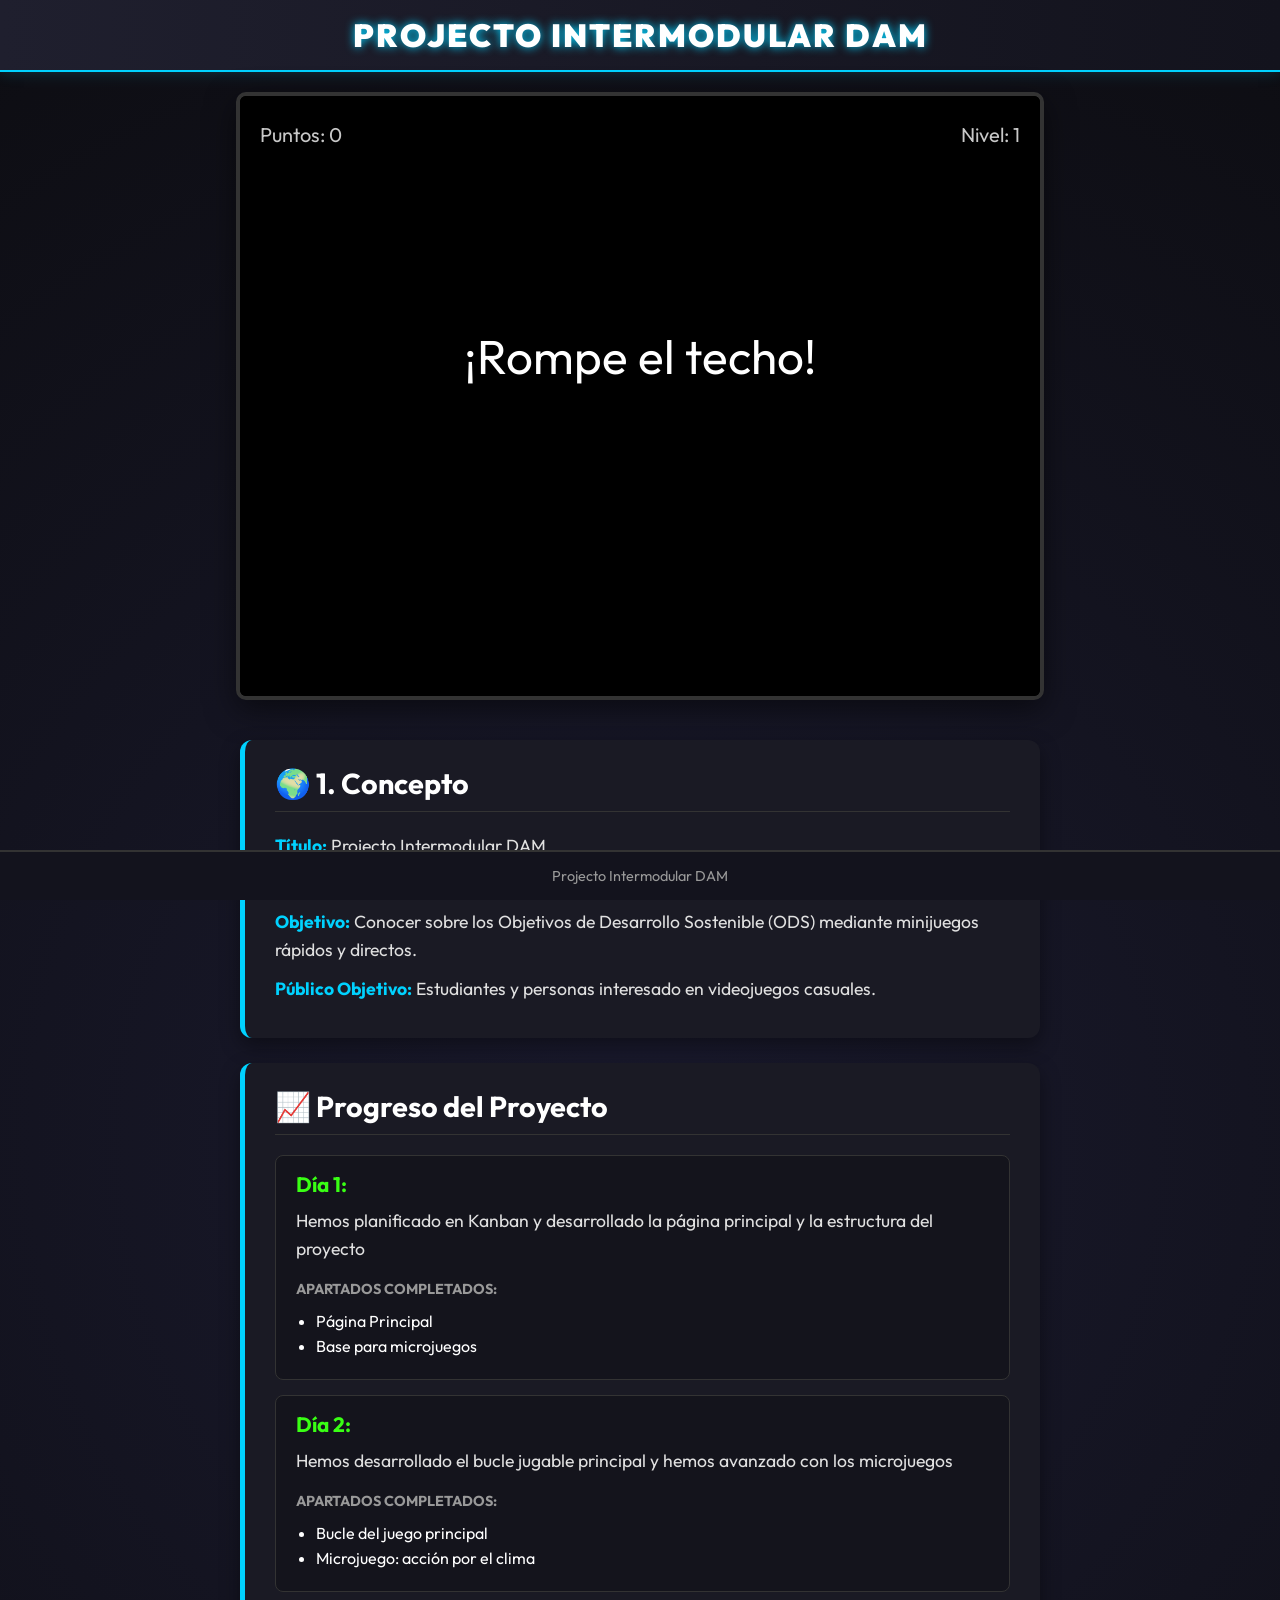
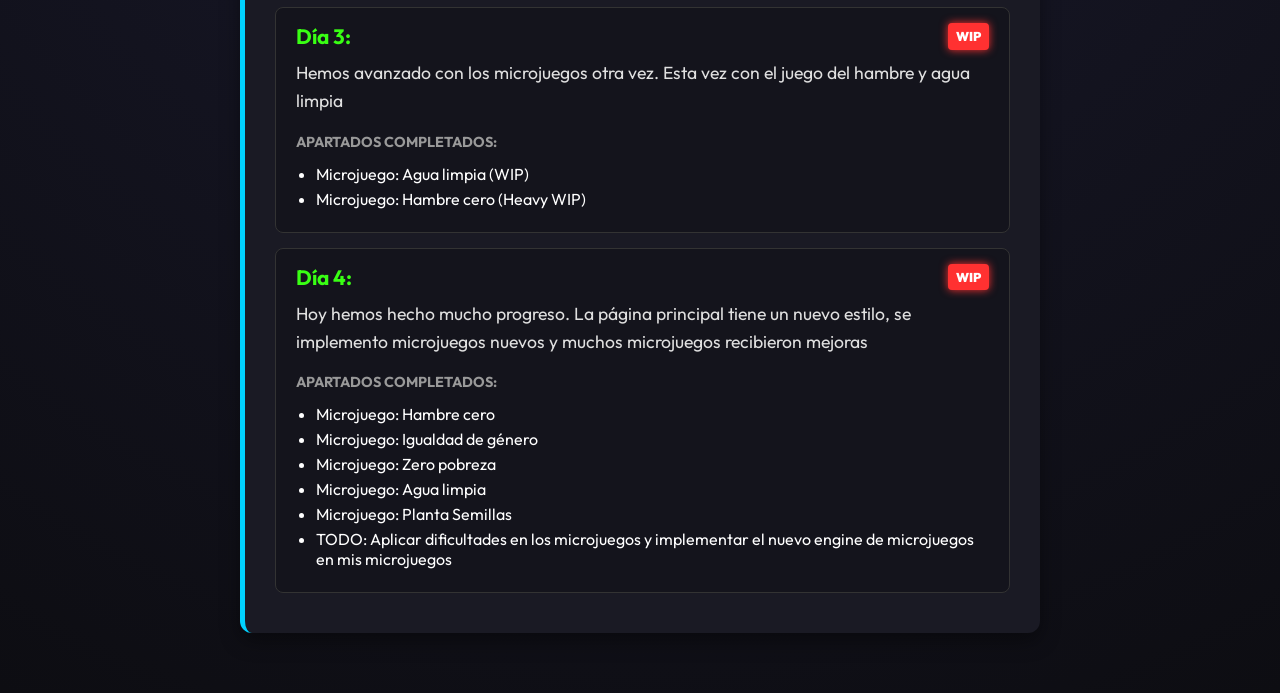
==== index.html @ d506fa81 "El tiempo corre" ====
<!DOCTYPE html>
<html>

<head>
    <title>Projecto Intermodular DAM</title>
    <link rel="stylesheet" href="./css/style.css">
    <script src="./js/lib/mouse.js"></script>
    <script src="./js/lib/canvas.js"></script>
    <script src="./js/lib/microgame.js"></script>
    <script src="./js/lib/util.js"></script>

    <!-- <script src="./js/microgames/mg_example.js"></script> -->
    <!-- <script src="./js/microgames/mg_arbol.js"></script> temporálmente desactivado -->
    <script src="./js/microgames/mg_pozos.js"></script>
    <script src="./js/microgames/mg_clima.js"></script>
    <script src="./js/microgames/mg_igualdad.js"></script>
</head>

<body>
    <header>
        <h1>Projecto Intermodular DAM</h1>
    </header>
    <main>
        <section class="canvasdock">
            <canvas width="800" height="600" onmousemove="MOUSE_Update(event)" id="framebuffer_canvas" />
        </section>
        <div class="content">
            <section class="info-card">
                <h2>🌍 1. Concepto</h2>
                <p><span class="label">Título:</span> Projecto Intermodular DAM</p>
                <p><span class="label">Género:</span> Arcade / Party Game Educativo (Estilo WarioWare)</p>
                <p><span class="label">Objetivo:</span> Conocer sobre los Objetivos de Desarrollo Sostenible (ODS)
                    mediante minijuegos rápidos y
                    directos.</p>
                <p><span class="label">Público Objetivo:</span> Estudiantes y personas interesado en videojuegos
                    casuales.</p>
            </section>

            <section class="info-card">
                <h2>📈 Progreso del Proyecto</h2>

                <div class="day-block">
                    <h3>Día 1:</h3>
                    <p>Hemos planificado en Kanban y desarrollado la página principal y la estructura del proyecto</p>
                    <p class="tag">Apartados completados:</p>
                    <ul>
                        <li>Página Principal</li>
                        <li>Base para microjuegos</li>
                    </ul>
                </div>

                <div class="day-block">
                    <h3>Día 2:</h3>
                    <p>Hemos desarrollado el bucle jugable principal y hemos avanzado con los microjuegos</p>
                    <p class="tag">Apartados completados:</p>
                    <ul>
                        <li>Bucle del juego principal</li>
                        <li>Microjuego: acción por el clima</li>
                    </ul>
                </div>

                <div class="day-block">
                    <h3>Día 3:</h3>
                    <p>Hemos avanzado con los microjuegos otra vez. Esta vez con el juego del hambre y agua limpia</p>
                    <p class="tag">Apartados completados:</p>
                    <ul>
                        <li>Microjuego: Agua limpia (WIP)</li>
                        <li>Microjuego: Hambre cero (Heavy WIP)</li>
                    </ul>
                    <p class="wip-badge">WIP</p>
                </div>
                <div class="day-block">
                    <h3>Día 4:</h3>
                    <p>Hoy hemos hecho mucho progreso. La página principal tiene un nuevo estilo, se implemento
                        microjuegos nuevos y muchos microjuegos recibieron mejoras</p>
                    <p class="tag">Apartados completados:</p>
                    <ul>
                        <li>Microjuego: Hambre cero</li>
                        <li>Microjuego: Igualdad de género</li>
                        <li>Microjuego: Zero pobreza</li>
                        <li>Microjuego: Agua limpia</li>
                        <li>Microjuego: Planta Semillas</li>
                        <li>TODO: Aplicar dificultades en los microjuegos y implementar el nuevo engine de microjuegos
                            en mis microjuegos</li>
                    </ul>
                    <p class="wip-badge">WIP</p>
                </div>
            </section>
        </div>
    </main>
</body>
<footer>
    Projecto Intermodular DAM
</footer>

<script src="./js/pidam.js"></script>

</html>
---- css/style.css ----
@import url('https://fonts.googleapis.com/css2?family=Outfit:wght@400;700;900&display=swap');

:root {
    --bg-dark: #0d0d12;
    --accent-blue: #00d2ff;
    --accent-red: #ff3131;
    --accent-green: #39ff14;
    --card-bg: #1a1a24;
    --text-main: #e0e0e0;
    --text-muted: #999;
}

body {
    background-color: var(--bg-dark);
    background-image: radial-gradient(circle at center, #1a1a2e 0%, var(--bg-dark) 100%);
    color: var(--text-main);
    margin: 0;
    padding: 0;
    font-family: 'Outfit', sans-serif;
    min-height: 100vh;
    display: flex;
    flex-direction: column;
}

header {
    background: linear-gradient(90deg, #1f1f2e, #13131d);
    border-bottom: 2px solid var(--accent-blue);
    padding: 15px 0;
    box-shadow: 0 0 15px rgba(0, 210, 255, 0.2);
}

header h1 {
    color: #fff;
    text-align: center;
    margin: 0;
    font-weight: 900;
    text-transform: uppercase;
    letter-spacing: 2px;
    text-shadow: 0 0 10px var(--accent-blue);
}

main {
    flex: 1;
    padding: 20px 0 60px 0;
}

section.canvasdock {
    display: flex;
    justify-content: center;
    align-items: center;
    margin-bottom: 40px;
}

canvas {
    border: 4px solid #333;
    border-radius: 10px;
    box-shadow: 0 10px 30px rgba(0, 0, 0, 0.5);
    background-color: #000;
}

/* New Content Styles */
.content {
    max-width: 800px;
    margin: 0 auto;
    display: flex;
    flex-direction: column;
    gap: 25px;
    padding: 0 20px;
}

.info-card {
    background-color: var(--card-bg);
    border-radius: 12px;
    padding: 25px 30px;
    border-left: 5px solid var(--accent-blue);
    box-shadow: 0 8px 20px rgba(0, 0, 0, 0.4);
    transition: transform 0.2s ease, box-shadow 0.2s ease;
}

.info-card:hover {
    transform: translateY(-2px);
    box-shadow: 0 12px 25px rgba(0, 210, 255, 0.15);
}

.info-card h2 {
    color: #fff;
    margin-top: 0;
    margin-bottom: 20px;
    font-size: 1.8rem;
    border-bottom: 1px solid #333;
    padding-bottom: 10px;
}

.info-card p {
    line-height: 1.6;
    margin: 10px 0;
    font-size: 1.1rem;
}

.label {
    font-weight: 700;
    color: var(--accent-blue);
}

.day-block {
    background: #14141c;
    border-radius: 8px;
    padding: 15px 20px;
    margin-bottom: 15px;
    border: 1px solid #333;
    position: relative;
}

.day-block h3 {
    margin: 0 0 10px 0;
    color: var(--accent-green);
    font-size: 1.3rem;
}

.tag {
    font-weight: bold;
    font-size: 0.9rem !important;
    text-transform: uppercase;
    color: var(--text-muted);
    margin-top: 15px !important;
}

.day-block ul {
    margin: 8px 0;
    padding-left: 20px;
}

.day-block li {
    margin-bottom: 5px;
    color: #fff;
}

.wip-badge {
    position: absolute;
    top: 15px;
    right: 20px;
    background-color: var(--accent-red);
    color: #fff;
    font-weight: 900;
    font-size: 0.8rem !important;
    padding: 3px 8px;
    border-radius: 4px;
    margin: 0 !important;
    box-shadow: 0 0 8px var(--accent-red);
}

footer {
    background-color: #13131d;
    color: var(--text-muted);
    text-align: center;
    padding: 15px 0;
    border-top: 2px solid #333;
    position: fixed;
    width: 100%;
    bottom: 0;
    font-size: 0.9rem;
    z-index: 100;
}
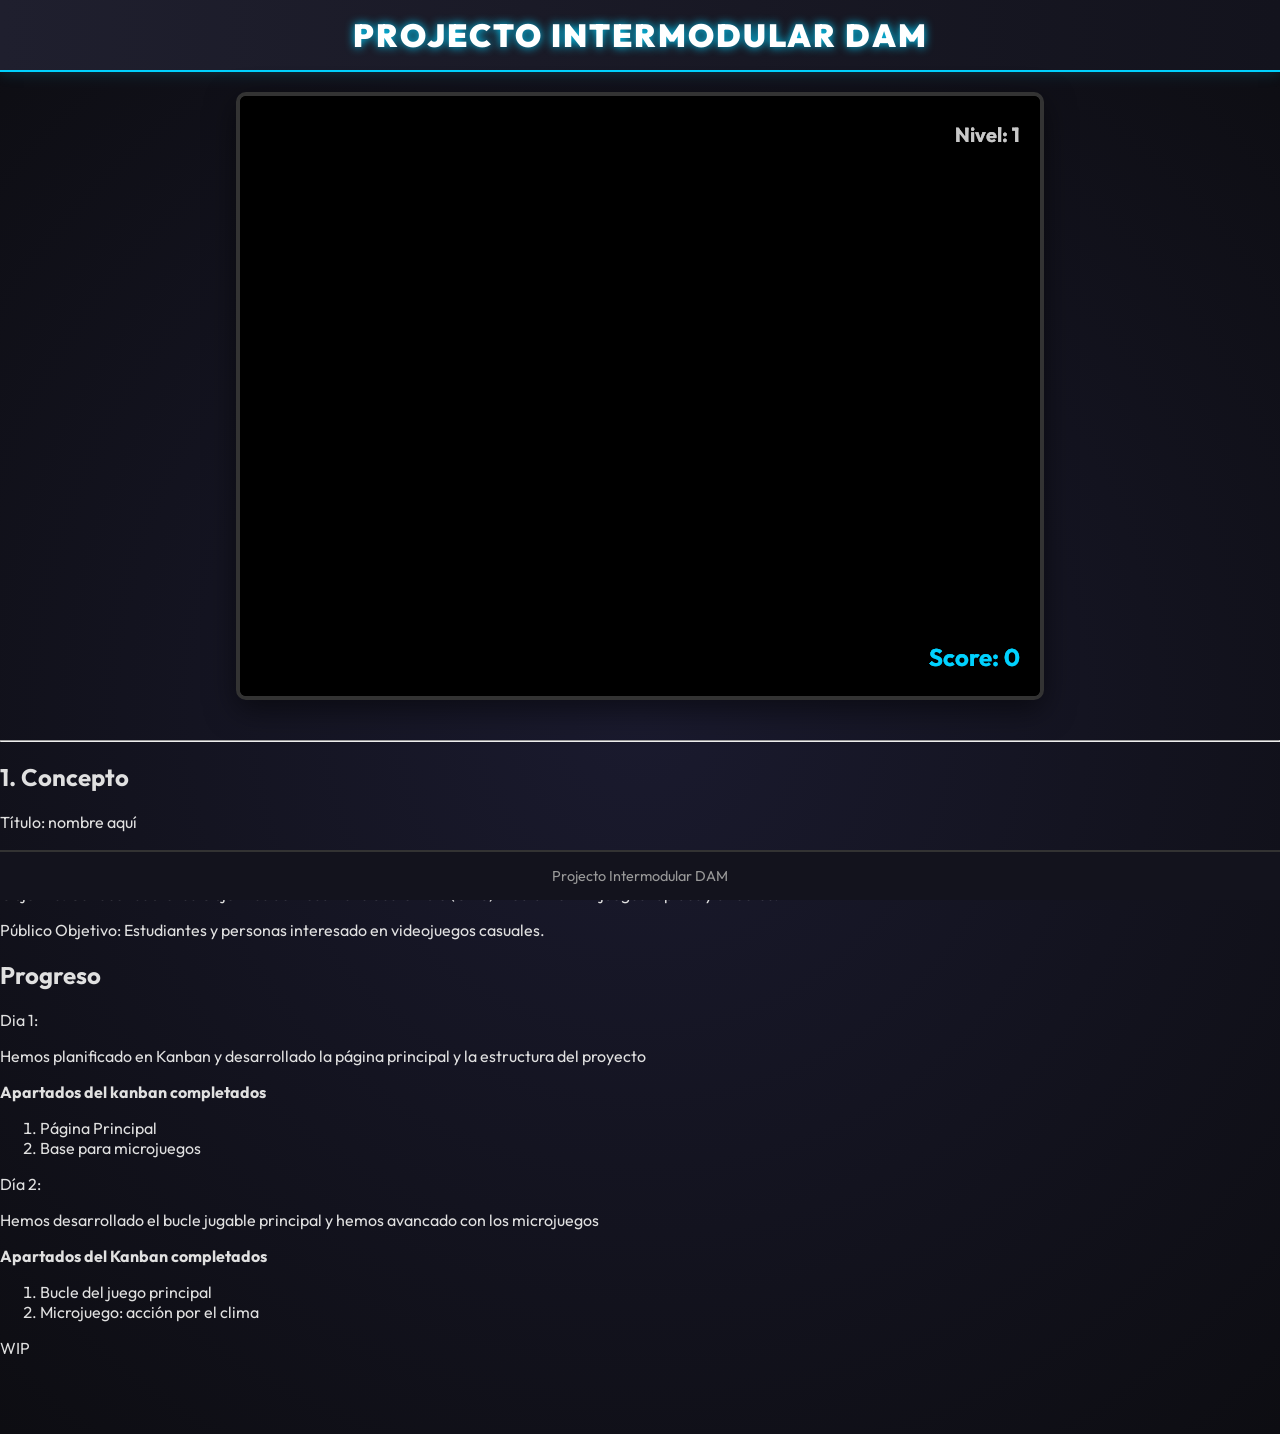
==== commit 69c86f46: "juego de crecimiento economico" ====
--- a/index.html
+++ b/index.html
@@ -8,12 +8,13 @@
     <script src="./js/lib/canvas.js"></script>
     <script src="./js/lib/microgame.js"></script>
     <script src="./js/lib/util.js"></script>
+    <script src="./js/lib/vidas.js"></script>
+    <script src="./js/lib/dificultad.js"></script>
 
-    <!-- <script src="./js/microgames/mg_example.js"></script> -->
-    <!-- <script src="./js/microgames/mg_arbol.js"></script> temporálmente desactivado -->
-    <script src="./js/microgames/mg_pozos.js"></script>
-    <script src="./js/microgames/mg_clima.js"></script>
-    <script src="./js/microgames/mg_igualdad.js"></script>
+    <script src="./js/microgames/mg_example.js"></script>
+    <script src="./js/microgames/mg_arbol.js"></script>
+    <script src="./js/microgames/mg_dinero.js"></script>
+    <script src="./js/microgames/mg_fabrica.js"></script>
 </head>
 
 <body>
@@ -24,69 +25,36 @@
         <section class="canvasdock">
             <canvas width="800" height="600" onmousemove="MOUSE_Update(event)" id="framebuffer_canvas" />
         </section>
-        <div class="content">
-            <section class="info-card">
-                <h2>🌍 1. Concepto</h2>
-                <p><span class="label">Título:</span> Projecto Intermodular DAM</p>
-                <p><span class="label">Género:</span> Arcade / Party Game Educativo (Estilo WarioWare)</p>
-                <p><span class="label">Objetivo:</span> Conocer sobre los Objetivos de Desarrollo Sostenible (ODS)
-                    mediante minijuegos rápidos y
-                    directos.</p>
-                <p><span class="label">Público Objetivo:</span> Estudiantes y personas interesado en videojuegos
-                    casuales.</p>
-            </section>
+        <hr>
+        <section>
+            <h2>1. Concepto</h2>
+            <p>Título: nombre aquí</p>
+            <p>Género: Arcade / Party Game Educativo (Estilo WarioWare)</p>
+            <p>Objetivo: Conocer sobre los Objetivos de Desarrollo Sostenible (ODS) mediante minijuegos rápidos y
+                directos.</p>
+            <p>Público Objetivo: Estudiantes y personas interesado en videojuegos casuales.</p>
+        </section>
+        <section>
+            <h2>Progreso</h2>
+            <p>Dia 1:</p>
+            <p>Hemos planificado en Kanban y desarrollado la página principal y la estructura del proyecto</p>
 
-            <section class="info-card">
-                <h2>📈 Progreso del Proyecto</h2>
+            <p><strong>Apartados del kanban completados</strong></p>
+            <ol>
+                <li>Página Principal</li>
+                <li>Base para microjuegos</li>
+            </ol>
 
-                <div class="day-block">
-                    <h3>Día 1:</h3>
-                    <p>Hemos planificado en Kanban y desarrollado la página principal y la estructura del proyecto</p>
-                    <p class="tag">Apartados completados:</p>
-                    <ul>
-                        <li>Página Principal</li>
-                        <li>Base para microjuegos</li>
-                    </ul>
-                </div>
+            <p>Día 2:</p>
+            <p>Hemos desarrollado el bucle jugable principal y hemos avancado con los microjuegos</p>
 
-                <div class="day-block">
-                    <h3>Día 2:</h3>
-                    <p>Hemos desarrollado el bucle jugable principal y hemos avanzado con los microjuegos</p>
-                    <p class="tag">Apartados completados:</p>
-                    <ul>
-                        <li>Bucle del juego principal</li>
-                        <li>Microjuego: acción por el clima</li>
-                    </ul>
-                </div>
-
-                <div class="day-block">
-                    <h3>Día 3:</h3>
-                    <p>Hemos avanzado con los microjuegos otra vez. Esta vez con el juego del hambre y agua limpia</p>
-                    <p class="tag">Apartados completados:</p>
-                    <ul>
-                        <li>Microjuego: Agua limpia (WIP)</li>
-                        <li>Microjuego: Hambre cero (Heavy WIP)</li>
-                    </ul>
-                    <p class="wip-badge">WIP</p>
-                </div>
-                <div class="day-block">
-                    <h3>Día 4:</h3>
-                    <p>Hoy hemos hecho mucho progreso. La página principal tiene un nuevo estilo, se implemento
-                        microjuegos nuevos y muchos microjuegos recibieron mejoras</p>
-                    <p class="tag">Apartados completados:</p>
-                    <ul>
-                        <li>Microjuego: Hambre cero</li>
-                        <li>Microjuego: Igualdad de género</li>
-                        <li>Microjuego: Zero pobreza</li>
-                        <li>Microjuego: Agua limpia</li>
-                        <li>Microjuego: Planta Semillas</li>
-                        <li>TODO: Aplicar dificultades en los microjuegos y implementar el nuevo engine de microjuegos
-                            en mis microjuegos</li>
-                    </ul>
-                    <p class="wip-badge">WIP</p>
-                </div>
-            </section>
-        </div>
+            <p><strong>Apartados del Kanban completados</strong></p>
+            <ol>
+                <li>Bucle del juego principal</li>
+                <li>Microjuego: acción por el clima</li>
+            </ol>
+            <p>WIP</p>
+        </section>
     </main>
 </body>
 <footer>
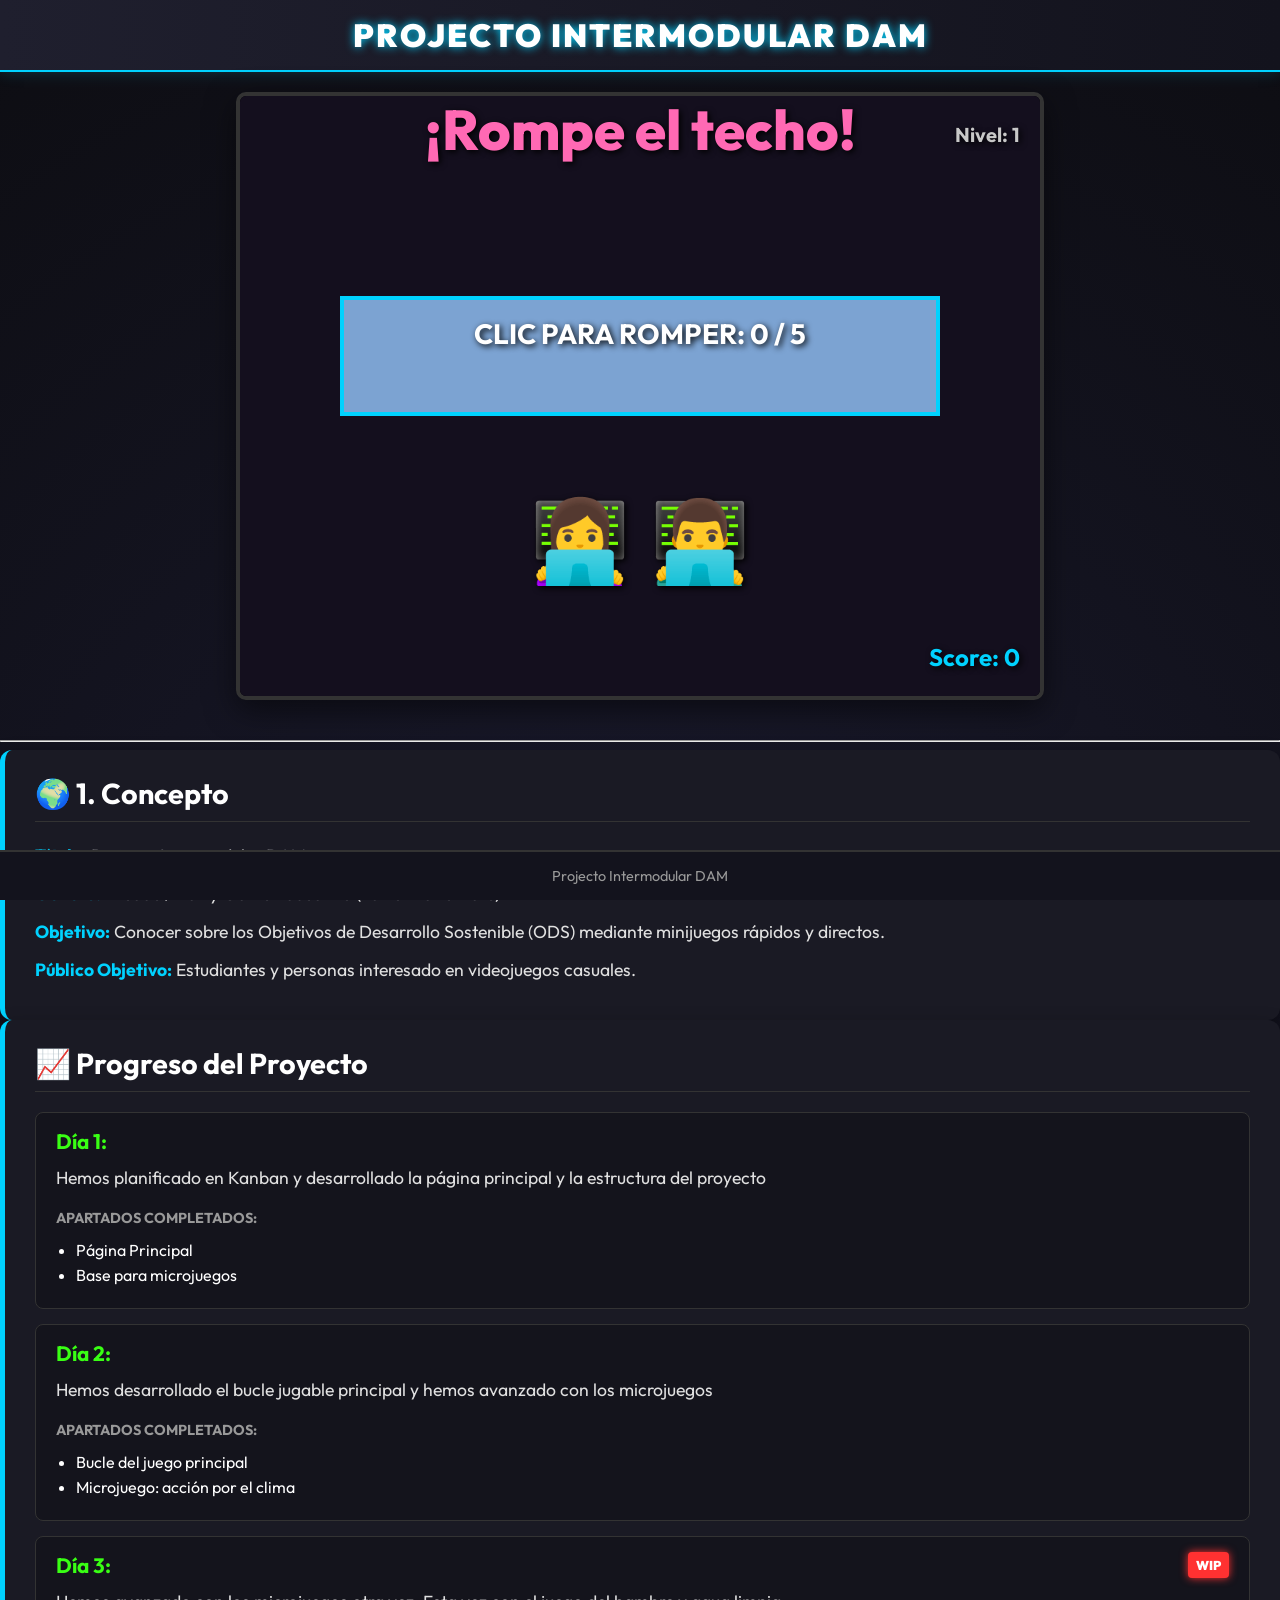
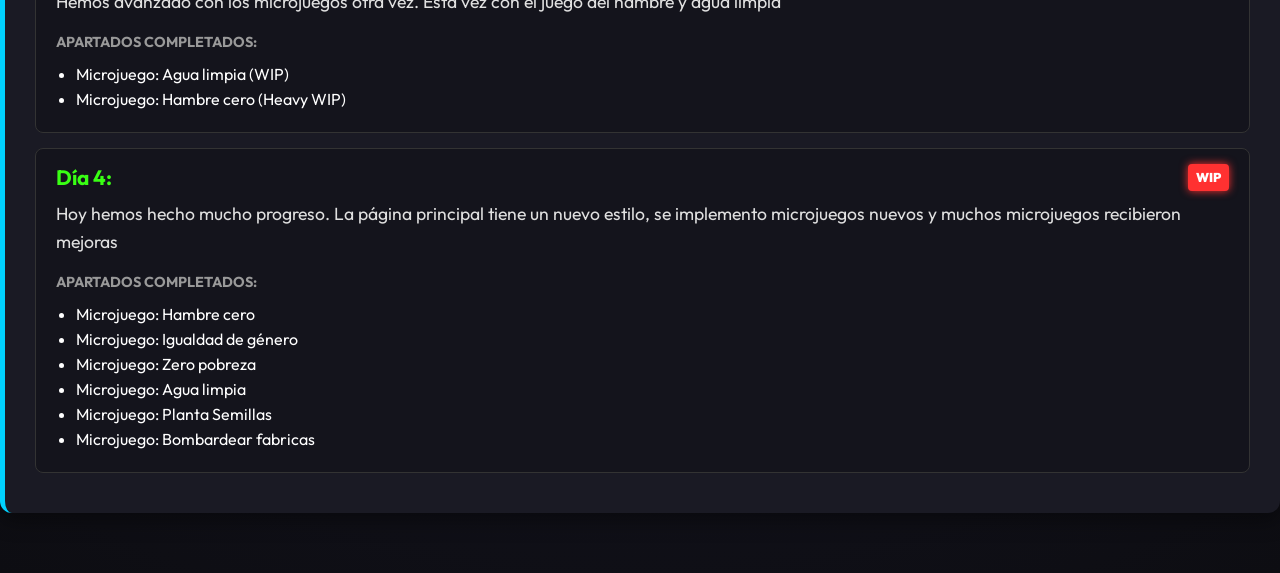
==== commit ec8c407f: "Los microjuegos de Ivan (V) porfin implementados" ====
--- a/index.html
+++ b/index.html
@@ -11,10 +11,13 @@
     <script src="./js/lib/vidas.js"></script>
     <script src="./js/lib/dificultad.js"></script>
 
-    <script src="./js/microgames/mg_example.js"></script>
     <script src="./js/microgames/mg_arbol.js"></script>
     <script src="./js/microgames/mg_dinero.js"></script>
     <script src="./js/microgames/mg_fabrica.js"></script>
+    <script src="./js/microgames/mg_bombardero.js"></script>
+    <script src="./js/microgames/mg_clima.js"></script>
+    <script src="./js/microgames/mg_igualdad.js"></script>
+    <script src="./js/microgames/mg_pozos.js"></script>
 </head>
 
 <body>
@@ -26,34 +29,65 @@
             <canvas width="800" height="600" onmousemove="MOUSE_Update(event)" id="framebuffer_canvas" />
         </section>
         <hr>
-        <section>
-            <h2>1. Concepto</h2>
-            <p>Título: nombre aquí</p>
-            <p>Género: Arcade / Party Game Educativo (Estilo WarioWare)</p>
-            <p>Objetivo: Conocer sobre los Objetivos de Desarrollo Sostenible (ODS) mediante minijuegos rápidos y
+        <section class="info-card">
+            <h2>🌍 1. Concepto</h2>
+            <p><span class="label">Título:</span> Projecto Intermodular DAM</p>
+            <p><span class="label">Género:</span> Arcade / Party Game Educativo (Estilo WarioWare)</p>
+            <p><span class="label">Objetivo:</span> Conocer sobre los Objetivos de Desarrollo Sostenible (ODS)
+                mediante minijuegos rápidos y
                 directos.</p>
-            <p>Público Objetivo: Estudiantes y personas interesado en videojuegos casuales.</p>
+            <p><span class="label">Público Objetivo:</span> Estudiantes y personas interesado en videojuegos
+                casuales.</p>
         </section>
-        <section>
-            <h2>Progreso</h2>
-            <p>Dia 1:</p>
-            <p>Hemos planificado en Kanban y desarrollado la página principal y la estructura del proyecto</p>
 
-            <p><strong>Apartados del kanban completados</strong></p>
-            <ol>
-                <li>Página Principal</li>
-                <li>Base para microjuegos</li>
-            </ol>
+        <section class="info-card">
+            <h2>📈 Progreso del Proyecto</h2>
 
-            <p>Día 2:</p>
-            <p>Hemos desarrollado el bucle jugable principal y hemos avancado con los microjuegos</p>
+            <div class="day-block">
+                <h3>Día 1:</h3>
+                <p>Hemos planificado en Kanban y desarrollado la página principal y la estructura del proyecto</p>
+                <p class="tag">Apartados completados:</p>
+                <ul>
+                    <li>Página Principal</li>
+                    <li>Base para microjuegos</li>
+                </ul>
+            </div>
 
-            <p><strong>Apartados del Kanban completados</strong></p>
-            <ol>
-                <li>Bucle del juego principal</li>
-                <li>Microjuego: acción por el clima</li>
-            </ol>
-            <p>WIP</p>
+            <div class="day-block">
+                <h3>Día 2:</h3>
+                <p>Hemos desarrollado el bucle jugable principal y hemos avanzado con los microjuegos</p>
+                <p class="tag">Apartados completados:</p>
+                <ul>
+                    <li>Bucle del juego principal</li>
+                    <li>Microjuego: acción por el clima</li>
+                </ul>
+            </div>
+
+            <div class="day-block">
+                <h3>Día 3:</h3>
+                <p>Hemos avanzado con los microjuegos otra vez. Esta vez con el juego del hambre y agua limpia</p>
+                <p class="tag">Apartados completados:</p>
+                <ul>
+                    <li>Microjuego: Agua limpia (WIP)</li>
+                    <li>Microjuego: Hambre cero (Heavy WIP)</li>
+                </ul>
+                <p class="wip-badge">WIP</p>
+            </div>
+            <div class="day-block">
+                <h3>Día 4:</h3>
+                <p>Hoy hemos hecho mucho progreso. La página principal tiene un nuevo estilo, se implemento
+                    microjuegos nuevos y muchos microjuegos recibieron mejoras</p>
+                <p class="tag">Apartados completados:</p>
+                <ul>
+                    <li>Microjuego: Hambre cero</li>
+                    <li>Microjuego: Igualdad de género</li>
+                    <li>Microjuego: Zero pobreza</li>
+                    <li>Microjuego: Agua limpia</li>
+                    <li>Microjuego: Planta Semillas</li>
+                    <li>Microjuego: Bombardear fabricas</li>
+                </ul>
+                <p class="wip-badge">WIP</p>
+            </div>
         </section>
     </main>
 </body>
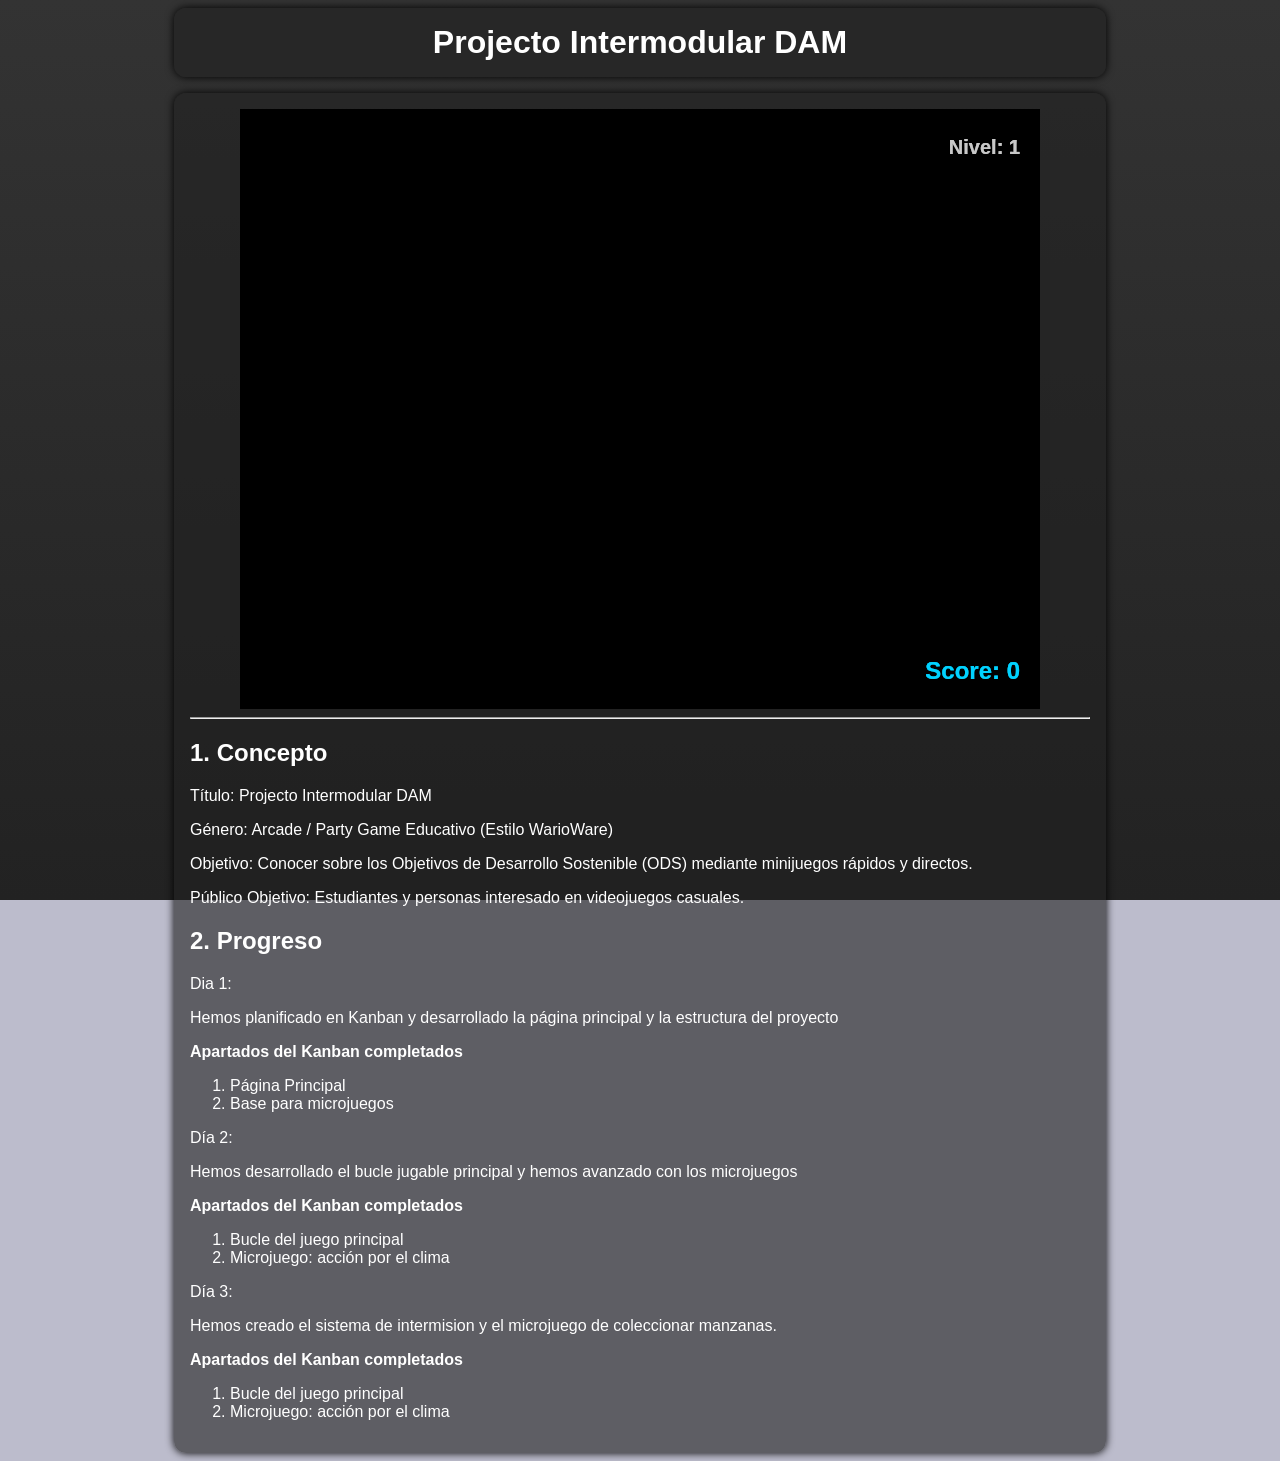
==== commit a876e252: "mejor estilo" ====
--- a/index.html
+++ b/index.html
@@ -14,86 +14,58 @@
     <script src="./js/microgames/mg_arbol.js"></script>
     <script src="./js/microgames/mg_dinero.js"></script>
     <script src="./js/microgames/mg_fabrica.js"></script>
-    <script src="./js/microgames/mg_bombardero.js"></script>
-    <script src="./js/microgames/mg_clima.js"></script>
-    <script src="./js/microgames/mg_igualdad.js"></script>
-    <script src="./js/microgames/mg_pozos.js"></script>
 </head>
 
 <body>
-    <header>
-        <h1>Projecto Intermodular DAM</h1>
-    </header>
     <main>
-        <section class="canvasdock">
-            <canvas width="800" height="600" onmousemove="MOUSE_Update(event)" id="framebuffer_canvas" />
-        </section>
-        <hr>
-        <section class="info-card">
-            <h2>🌍 1. Concepto</h2>
-            <p><span class="label">Título:</span> Projecto Intermodular DAM</p>
-            <p><span class="label">Género:</span> Arcade / Party Game Educativo (Estilo WarioWare)</p>
-            <p><span class="label">Objetivo:</span> Conocer sobre los Objetivos de Desarrollo Sostenible (ODS)
-                mediante minijuegos rápidos y
-                directos.</p>
-            <p><span class="label">Público Objetivo:</span> Estudiantes y personas interesado en videojuegos
-                casuales.</p>
-        </section>
+        <div class="flexcontainer">
+            <h1>Projecto Intermodular DAM</h1>
+        </div>
+        
+        <div class="flexcontainer">
+            <section class="canvasdock">
+                <canvas width="800" height="600" onmousemove="MOUSE_Update(event)" id="framebuffer_canvas" />
+            </section>
+            <hr>
+            <section>
+                <h2>1. Concepto</h2>
+                <p>Título: Projecto Intermodular DAM</p>
+                <p>Género: Arcade / Party Game Educativo (Estilo WarioWare)</p>
+                <p>Objetivo: Conocer sobre los Objetivos de Desarrollo Sostenible (ODS) mediante minijuegos rápidos y
+                    directos.</p>
+                <p>Público Objetivo: Estudiantes y personas interesado en videojuegos casuales.</p>
+            </section>
+            <section>
+                <h2>2. Progreso</h2>
+                <p>Dia 1:</p>
+                <p>Hemos planificado en Kanban y desarrollado la página principal y la estructura del proyecto</p>
 
-        <section class="info-card">
-            <h2>📈 Progreso del Proyecto</h2>
-
-            <div class="day-block">
-                <h3>Día 1:</h3>
-                <p>Hemos planificado en Kanban y desarrollado la página principal y la estructura del proyecto</p>
-                <p class="tag">Apartados completados:</p>
-                <ul>
+                <p><strong>Apartados del Kanban completados</strong></p>
+                <ol>
                     <li>Página Principal</li>
                     <li>Base para microjuegos</li>
-                </ul>
-            </div>
+                </ol>
 
-            <div class="day-block">
-                <h3>Día 2:</h3>
+                <p>Día 2:</p>
                 <p>Hemos desarrollado el bucle jugable principal y hemos avanzado con los microjuegos</p>
-                <p class="tag">Apartados completados:</p>
-                <ul>
+
+                <p><strong>Apartados del Kanban completados</strong></p>
+                <ol>
                     <li>Bucle del juego principal</li>
                     <li>Microjuego: acción por el clima</li>
-                </ul>
-            </div>
+                </ol>
 
-            <div class="day-block">
-                <h3>Día 3:</h3>
-                <p>Hemos avanzado con los microjuegos otra vez. Esta vez con el juego del hambre y agua limpia</p>
-                <p class="tag">Apartados completados:</p>
-                <ul>
-                    <li>Microjuego: Agua limpia (WIP)</li>
-                    <li>Microjuego: Hambre cero (Heavy WIP)</li>
-                </ul>
-                <p class="wip-badge">WIP</p>
-            </div>
-            <div class="day-block">
-                <h3>Día 4:</h3>
-                <p>Hoy hemos hecho mucho progreso. La página principal tiene un nuevo estilo, se implemento
-                    microjuegos nuevos y muchos microjuegos recibieron mejoras</p>
-                <p class="tag">Apartados completados:</p>
-                <ul>
-                    <li>Microjuego: Hambre cero</li>
-                    <li>Microjuego: Igualdad de género</li>
-                    <li>Microjuego: Zero pobreza</li>
-                    <li>Microjuego: Agua limpia</li>
-                    <li>Microjuego: Planta Semillas</li>
-                    <li>Microjuego: Bombardear fabricas</li>
-                </ul>
-                <p class="wip-badge">WIP</p>
-            </div>
-        </section>
+                <p>Día 3:</p>
+                <p>Hemos creado el sistema de intermision y el microjuego de coleccionar manzanas.</p>
+                <p><strong>Apartados del Kanban completados</strong></p>
+                <ol>
+                    <li>Bucle del juego principal</li>
+                    <li>Microjuego: acción por el clima</li>
+                </ol>
+            </section>
+        </div>
     </main>
 </body>
-<footer>
-    Projecto Intermodular DAM
-</footer>
 
 <script src="./js/pidam.js"></script>
 
--- a/css/style.css
+++ b/css/style.css
@@ -1,163 +1,47 @@
-@import url('https://fonts.googleapis.com/css2?family=Outfit:wght@400;700;900&display=swap');
+body {
+    background-color: #bcbccc;
+    margin: 0px;
+    padding: 0px;
 
-:root {
-    --bg-dark: #0d0d12;
-    --accent-blue: #00d2ff;
-    --accent-red: #ff3131;
-    --accent-green: #39ff14;
-    --card-bg: #1a1a24;
-    --text-main: #e0e0e0;
-    --text-muted: #999;
-}
+    font-family: sans-serif;
 
-body {
-    background-color: var(--bg-dark);
-    background-image: radial-gradient(circle at center, #1a1a2e 0%, var(--bg-dark) 100%);
-    color: var(--text-main);
-    margin: 0;
-    padding: 0;
-    font-family: 'Outfit', sans-serif;
-    min-height: 100vh;
-    display: flex;
-    flex-direction: column;
-}
-
-header {
-    background: linear-gradient(90deg, #1f1f2e, #13131d);
-    border-bottom: 2px solid var(--accent-blue);
-    padding: 15px 0;
-    box-shadow: 0 0 15px rgba(0, 210, 255, 0.2);
-}
-
-header h1 {
-    color: #fff;
-    text-align: center;
-    margin: 0;
-    font-weight: 900;
-    text-transform: uppercase;
-    letter-spacing: 2px;
-    text-shadow: 0 0 10px var(--accent-blue);
+    background-image: linear-gradient(to bottom, #333, #222);
+  background-repeat: no-repeat;
+  background-attachment: fixed;
 }
 
 main {
-    flex: 1;
-    padding: 20px 0 60px 0;
+    color: white;
+
+    display: flex;
+
+    flex-direction: column;
+    justify-content: center;
+    align-items: center;
+}
+
+.flexcontainer {
+    background-color: rgba(32, 32, 32, 0.6);
+    box-shadow: 0px 0px 8px black;
+
+    padding: 16px;
+    margin: 8px;
+
+    border-radius: 12px;
+
+    min-width: 900px;
+}
+
+h1 {
+    color: white;
+
+    text-align: center;
+
+    margin: 0px;
 }
 
 section.canvasdock {
     display: flex;
     justify-content: center;
     align-items: center;
-    margin-bottom: 40px;
 }
-
-canvas {
-    border: 4px solid #333;
-    border-radius: 10px;
-    box-shadow: 0 10px 30px rgba(0, 0, 0, 0.5);
-    background-color: #000;
-}
-
-/* New Content Styles */
-.content {
-    max-width: 800px;
-    margin: 0 auto;
-    display: flex;
-    flex-direction: column;
-    gap: 25px;
-    padding: 0 20px;
-}
-
-.info-card {
-    background-color: var(--card-bg);
-    border-radius: 12px;
-    padding: 25px 30px;
-    border-left: 5px solid var(--accent-blue);
-    box-shadow: 0 8px 20px rgba(0, 0, 0, 0.4);
-    transition: transform 0.2s ease, box-shadow 0.2s ease;
-}
-
-.info-card:hover {
-    transform: translateY(-2px);
-    box-shadow: 0 12px 25px rgba(0, 210, 255, 0.15);
-}
-
-.info-card h2 {
-    color: #fff;
-    margin-top: 0;
-    margin-bottom: 20px;
-    font-size: 1.8rem;
-    border-bottom: 1px solid #333;
-    padding-bottom: 10px;
-}
-
-.info-card p {
-    line-height: 1.6;
-    margin: 10px 0;
-    font-size: 1.1rem;
-}
-
-.label {
-    font-weight: 700;
-    color: var(--accent-blue);
-}
-
-.day-block {
-    background: #14141c;
-    border-radius: 8px;
-    padding: 15px 20px;
-    margin-bottom: 15px;
-    border: 1px solid #333;
-    position: relative;
-}
-
-.day-block h3 {
-    margin: 0 0 10px 0;
-    color: var(--accent-green);
-    font-size: 1.3rem;
-}
-
-.tag {
-    font-weight: bold;
-    font-size: 0.9rem !important;
-    text-transform: uppercase;
-    color: var(--text-muted);
-    margin-top: 15px !important;
-}
-
-.day-block ul {
-    margin: 8px 0;
-    padding-left: 20px;
-}
-
-.day-block li {
-    margin-bottom: 5px;
-    color: #fff;
-}
-
-.wip-badge {
-    position: absolute;
-    top: 15px;
-    right: 20px;
-    background-color: var(--accent-red);
-    color: #fff;
-    font-weight: 900;
-    font-size: 0.8rem !important;
-    padding: 3px 8px;
-    border-radius: 4px;
-    margin: 0 !important;
-    box-shadow: 0 0 8px var(--accent-red);
-}
-
-footer {
-    background-color: #13131d;
-    color: var(--text-muted);
-    text-align: center;
-    padding: 15px 0;
-    border-top: 2px solid #333;
-    position: fixed;
-    width: 100%;
-    bottom: 0;
-    font-size: 0.9rem;
-    z-index: 100;
-}
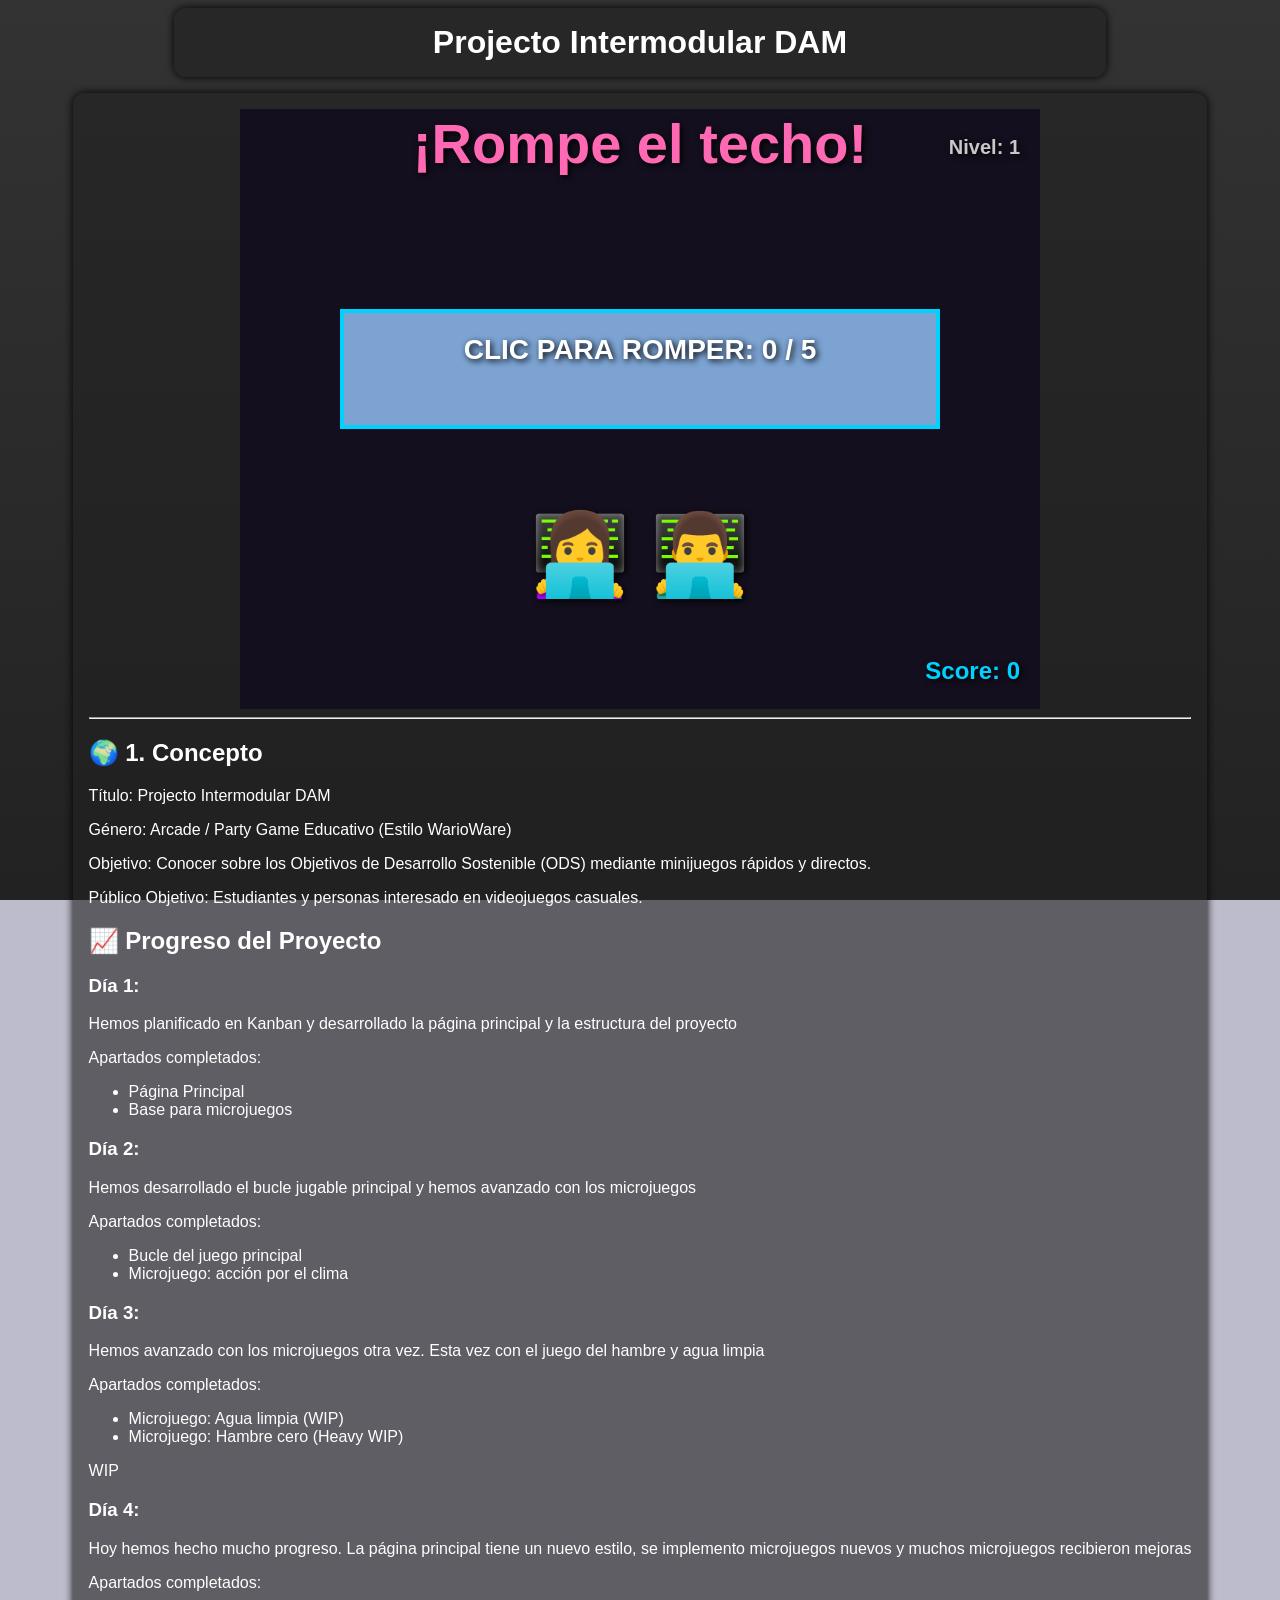
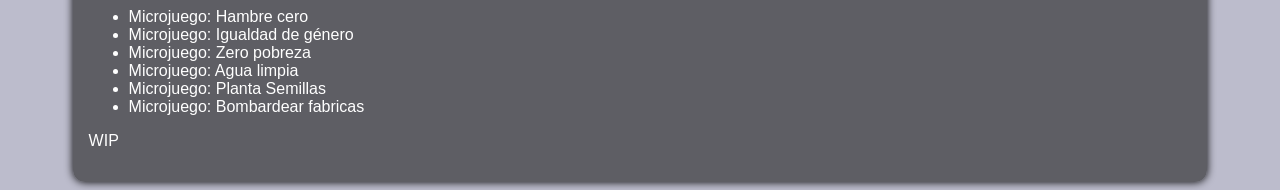
==== commit 521bec24: "Merge branch 'main' into feature/mejor-descripcion" ====
--- a/index.html
+++ b/index.html
@@ -14,6 +14,10 @@
     <script src="./js/microgames/mg_arbol.js"></script>
     <script src="./js/microgames/mg_dinero.js"></script>
     <script src="./js/microgames/mg_fabrica.js"></script>
+    <script src="./js/microgames/mg_bombardero.js"></script>
+    <script src="./js/microgames/mg_clima.js"></script>
+    <script src="./js/microgames/mg_igualdad.js"></script>
+    <script src="./js/microgames/mg_pozos.js"></script>
 </head>
 
 <body>
@@ -27,41 +31,65 @@
                 <canvas width="800" height="600" onmousemove="MOUSE_Update(event)" id="framebuffer_canvas" />
             </section>
             <hr>
-            <section>
-                <h2>1. Concepto</h2>
-                <p>Título: Projecto Intermodular DAM</p>
-                <p>Género: Arcade / Party Game Educativo (Estilo WarioWare)</p>
-                <p>Objetivo: Conocer sobre los Objetivos de Desarrollo Sostenible (ODS) mediante minijuegos rápidos y
+            <section class="info-card">
+                <h2>🌍 1. Concepto</h2>
+                <p><span class="label">Título:</span> Projecto Intermodular DAM</p>
+                <p><span class="label">Género:</span> Arcade / Party Game Educativo (Estilo WarioWare)</p>
+                <p><span class="label">Objetivo:</span> Conocer sobre los Objetivos de Desarrollo Sostenible (ODS)
+                    mediante minijuegos rápidos y
                     directos.</p>
-                <p>Público Objetivo: Estudiantes y personas interesado en videojuegos casuales.</p>
+                <p><span class="label">Público Objetivo:</span> Estudiantes y personas interesado en videojuegos
+                    casuales.</p>
             </section>
-            <section>
-                <h2>2. Progreso</h2>
-                <p>Dia 1:</p>
-                <p>Hemos planificado en Kanban y desarrollado la página principal y la estructura del proyecto</p>
 
-                <p><strong>Apartados del Kanban completados</strong></p>
-                <ol>
-                    <li>Página Principal</li>
-                    <li>Base para microjuegos</li>
-                </ol>
+            <section class="info-card">
+                <h2>📈 Progreso del Proyecto</h2>
 
-                <p>Día 2:</p>
-                <p>Hemos desarrollado el bucle jugable principal y hemos avanzado con los microjuegos</p>
+                <div class="day-block">
+                    <h3>Día 1:</h3>
+                    <p>Hemos planificado en Kanban y desarrollado la página principal y la estructura del proyecto</p>
+                    <p class="tag">Apartados completados:</p>
+                    <ul>
+                        <li>Página Principal</li>
+                        <li>Base para microjuegos</li>
+                    </ul>
+                </div>
 
-                <p><strong>Apartados del Kanban completados</strong></p>
-                <ol>
-                    <li>Bucle del juego principal</li>
-                    <li>Microjuego: acción por el clima</li>
-                </ol>
+                <div class="day-block">
+                    <h3>Día 2:</h3>
+                    <p>Hemos desarrollado el bucle jugable principal y hemos avanzado con los microjuegos</p>
+                    <p class="tag">Apartados completados:</p>
+                    <ul>
+                        <li>Bucle del juego principal</li>
+                        <li>Microjuego: acción por el clima</li>
+                    </ul>
+                </div>
 
-                <p>Día 3:</p>
-                <p>Hemos creado el sistema de intermision y el microjuego de coleccionar manzanas.</p>
-                <p><strong>Apartados del Kanban completados</strong></p>
-                <ol>
-                    <li>Bucle del juego principal</li>
-                    <li>Microjuego: acción por el clima</li>
-                </ol>
+                <div class="day-block">
+                    <h3>Día 3:</h3>
+                    <p>Hemos avanzado con los microjuegos otra vez. Esta vez con el juego del hambre y agua limpia</p>
+                    <p class="tag">Apartados completados:</p>
+                    <ul>
+                        <li>Microjuego: Agua limpia (WIP)</li>
+                        <li>Microjuego: Hambre cero (Heavy WIP)</li>
+                    </ul>
+                    <p class="wip-badge">WIP</p>
+                </div>
+                <div class="day-block">
+                    <h3>Día 4:</h3>
+                    <p>Hoy hemos hecho mucho progreso. La página principal tiene un nuevo estilo, se implemento
+                        microjuegos nuevos y muchos microjuegos recibieron mejoras</p>
+                    <p class="tag">Apartados completados:</p>
+                    <ul>
+                        <li>Microjuego: Hambre cero</li>
+                        <li>Microjuego: Igualdad de género</li>
+                        <li>Microjuego: Zero pobreza</li>
+                        <li>Microjuego: Agua limpia</li>
+                        <li>Microjuego: Planta Semillas</li>
+                        <li>Microjuego: Bombardear fabricas</li>
+                    </ul>
+                    <p class="wip-badge">WIP</p>
+                </div>
             </section>
         </div>
     </main>
